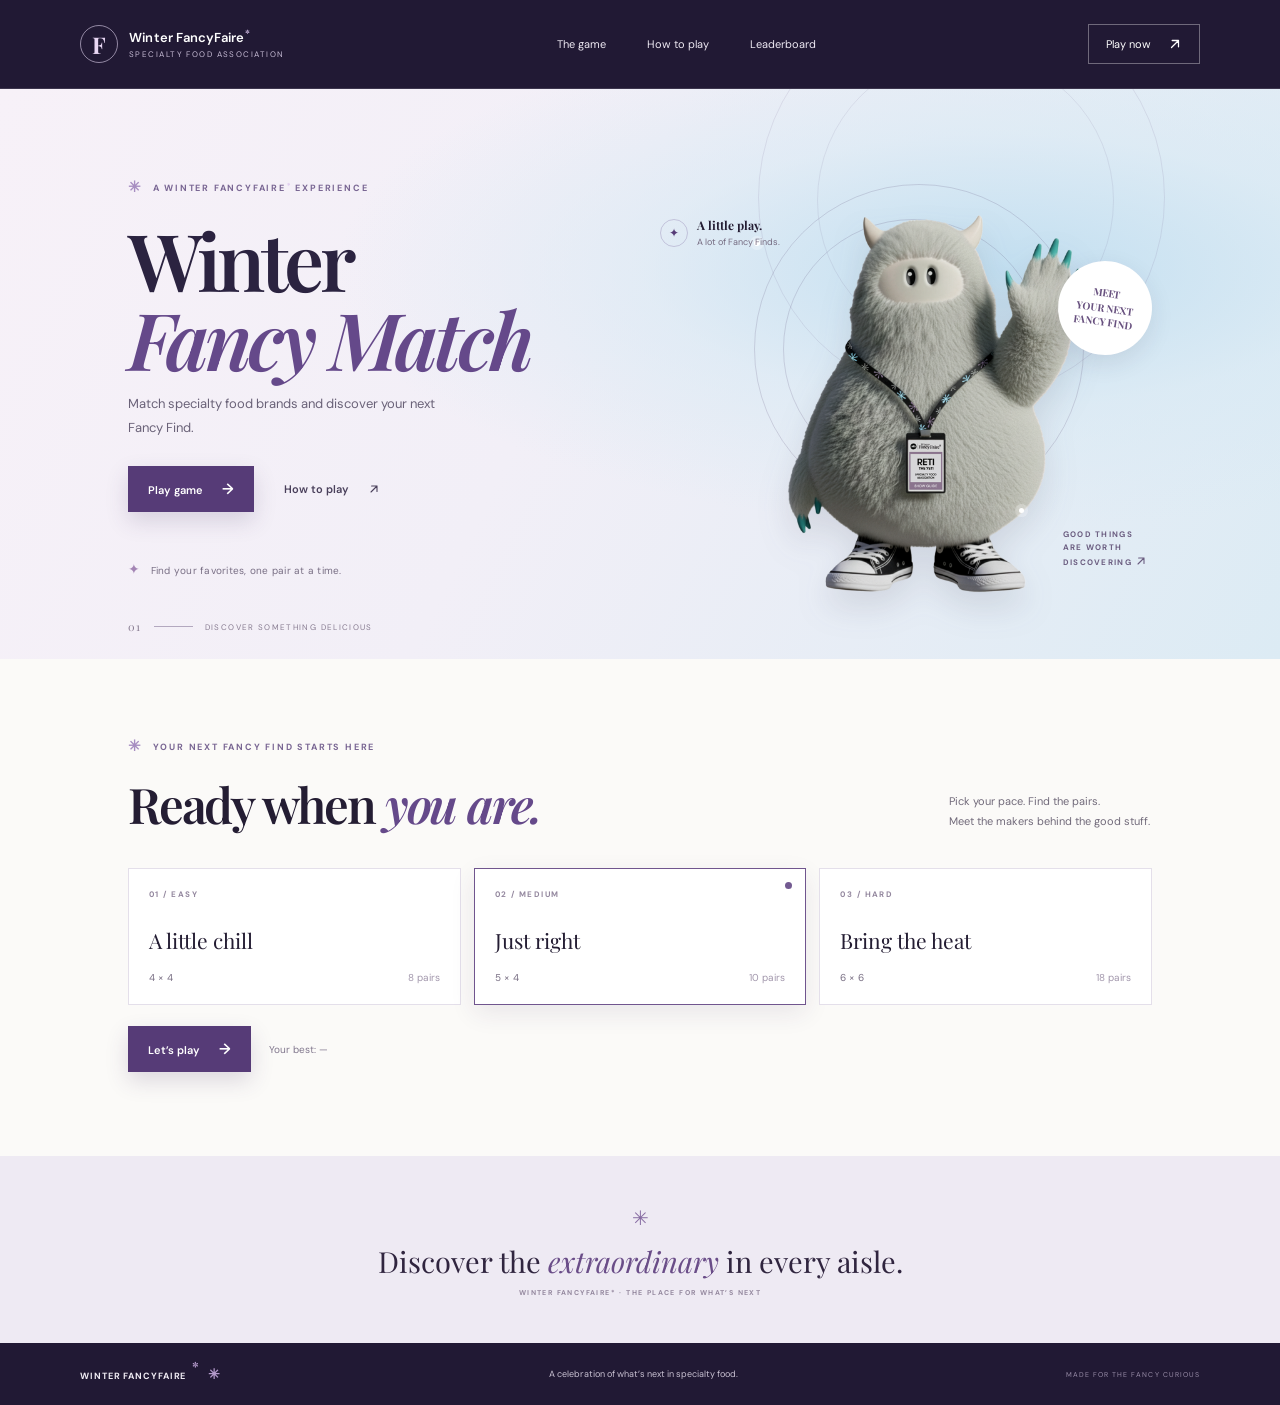
==== index.html @ 0158e46c "Improve mobile layout and brand wordmark Co-authored-by: Copilot App <223556219+Copilot@users.norepl" ====
<!doctype html>
<html lang="en">
<head>
  <meta charset="utf-8">
  <meta name="viewport" content="width=device-width, initial-scale=1">
  <meta name="theme-color" content="#201938">
  <meta name="description" content="Play Winter Fancy Match, a winter memory game celebrating specialty food brands and Fancy Finds.">
  <title>Winter Fancy Match | Winter FancyFaire*</title>
  <link rel="preconnect" href="https://fonts.googleapis.com">
  <link rel="preconnect" href="https://fonts.gstatic.com" crossorigin>
  <link href="https://fonts.googleapis.com/css2?family=DM+Sans:wght@400;500;600;700&family=Playfair+Display:wght@600;700;800&display=swap" rel="stylesheet">
  <link rel="stylesheet" href="css/styles.css">
  <script defer src="data/exhibitors.js"></script>
  <script defer src="js/analytics.js"></script>
  <script defer src="js/game.js"></script>
  <script defer src="js/app.js"></script>
</head>
<body>
  <div class="site-shell">
    <header class="site-header">
      <a class="brand-lockup" href="#home" aria-label="Winter FancyFaire* home">
        <span class="brand-mark" aria-hidden="true">F</span>
        <span class="brand-copy"><strong>Winter FancyFaire<span class="brand-asterisk">*</span></strong><small>SPECIALTY FOOD ASSOCIATION</small></span>
      </a>
      <nav class="top-nav" aria-label="Main navigation">
        <a href="#home">The game</a>
        <button class="nav-link" type="button" data-open-dialog="how-dialog">How to play</button>
        <button class="nav-link nav-leaderboard" type="button" data-open-dialog="leaderboard-dialog">Leaderboard</button>
      </nav>
      <a class="header-cta" href="#play" id="header-play">Play now <svg class="arrow-icon arrow-diagonal" aria-hidden="true" viewBox="0 0 20 20"><path d="M5 15 15 5M6 5h9v9"></path></svg></a>
    </header>

    <main id="home">
      <section class="hero" id="home-screen" aria-labelledby="hero-title">
        <div class="hero-copy">
          <div class="eyebrow"><span class="eyebrow-star" aria-hidden="true">✳</span> A WINTER FANCYFAIRE<span class="brand-asterisk">*</span> EXPERIENCE</div>
          <h1 id="hero-title">Winter<br><em>Fancy Match</em></h1>
          <p class="hero-subtitle">Match specialty food brands and discover your next Fancy Find.</p>
          <div class="hero-actions">
            <button class="button button-primary" id="play-button" type="button">Play game <span aria-hidden="true">→</span></button>
            <button class="button button-quiet" type="button" data-open-dialog="how-dialog">How to play <svg class="arrow-icon arrow-diagonal" aria-hidden="true" viewBox="0 0 20 20"><path d="M5 15 15 5M6 5h9v9"></path></svg></button>
          </div>
          <div class="hero-footnote"><span class="sparkle" aria-hidden="true">✦</span> Find your favorites, one pair at a time.</div>
        </div>
        <div class="hero-art" aria-label="Reti Yeti is ready to play">
          <div class="art-orbit orbit-one"></div>
          <div class="art-orbit orbit-two"></div>
          <div class="snow-dot snow-dot-one"></div><div class="snow-dot snow-dot-two"></div><div class="snow-dot snow-dot-three"></div>
          <div class="art-caption"><span class="caption-icon" aria-hidden="true">✦</span><span><strong>A little play.</strong><small>A lot of Fancy Finds.</small></span></div>
          <img class="yeti-art" src="assets/brand/reti-yeti-waving.png" alt="Reti Yeti waving hello">
          <div class="art-sticker">MEET<br>YOUR NEXT<br>FANCY FIND</div>
          <div class="art-bottom-note">GOOD THINGS<br>ARE WORTH<br>DISCOVERING <svg class="arrow-icon arrow-diagonal" aria-hidden="true" viewBox="0 0 20 20"><path d="M5 15 15 5M6 5h9v9"></path></svg></div>
        </div>
        <div class="hero-rule"><span>01</span><span class="rule-line"></span><span>DISCOVER SOMETHING DELICIOUS</span></div>
      </section>

      <section class="game-section" id="play" aria-labelledby="play-title">
        <div class="section-heading">
          <div><div class="eyebrow"><span class="eyebrow-star" aria-hidden="true">✳</span> YOUR NEXT FANCY FIND STARTS HERE</div><h2 id="play-title">Ready when <em>you are.</em></h2></div>
          <p>Pick your pace. Find the pairs.<br>Meet the makers behind the good stuff.</p>
        </div>
        <div class="mode-picker" role="group" aria-label="Choose a difficulty">
          <button class="mode-card" type="button" data-mode="easy" aria-pressed="false">
            <span class="mode-number">01 / EASY</span><span class="mode-name">A little chill</span><span class="mode-detail">4 × 4 <span>8 pairs</span></span>
          </button>
          <button class="mode-card is-selected" type="button" data-mode="medium" aria-pressed="true">
            <span class="mode-number">02 / MEDIUM</span><span class="mode-name">Just right</span><span class="mode-detail">5 × 4 <span>10 pairs</span></span>
          </button>
          <button class="mode-card" type="button" data-mode="hard" aria-pressed="false">
            <span class="mode-number">03 / HARD</span><span class="mode-name">Bring the heat</span><span class="mode-detail">6 × 6 <span>18 pairs</span></span>
          </button>
        </div>
        <div class="section-action-row">
          <button class="button button-primary" id="play-button-secondary" type="button">Let’s play <span aria-hidden="true">→</span></button>
          <span class="best-score-note" id="home-best-score">Your best: —</span>
        </div>
      </section>

      <section class="game-screen" id="game-screen" hidden aria-labelledby="game-title">
        <div class="game-topline"><button class="back-link" id="back-home" type="button"><span aria-hidden="true">←</span> Back to FancyFaire</button><button class="sound-toggle" id="sound-toggle" type="button" aria-pressed="false"><span aria-hidden="true">♫</span> Sound off</button></div>
        <div class="game-heading"><div><div class="eyebrow"><span class="eyebrow-star" aria-hidden="true">✳</span> <span id="game-mode-label">MEDIUM MODE</span></div><h2 id="game-title">Find the <em>Fancy Finds.</em></h2></div><p>Find every matching pair to meet<br>the makers behind the brands.</p></div>
        <div class="game-stats" aria-label="Game stats">
          <div class="stat-item"><span class="stat-label">TIME</span><strong id="timer">00:00</strong></div>
          <div class="stat-item"><span class="stat-label">MOVES</span><strong id="moves">00</strong></div>
          <div class="stat-item"><span class="stat-label">PAIRS FOUND</span><strong id="pairs-found">00 <span>/ 10</span></strong></div>
          <div class="stat-item stat-best"><span class="stat-label">YOUR BEST</span><strong id="game-best-score">—</strong></div>
          <button class="text-button" id="restart-game" type="button">Start over <span aria-hidden="true">↻</span></button>
        </div>
        <div class="game-layout">
          <div class="board-wrap"><div class="game-board" id="game-board" aria-label="Memory matching board"></div><div class="board-hint"><span aria-hidden="true">✦</span> Find all the pairs. Meet your new favorites.</div></div>
          <aside class="finds-panel" aria-labelledby="finds-title"><div class="finds-header"><div><div class="eyebrow">THE GOOD STUFF</div><h3 id="finds-title">Fancy Finds <span id="finds-count">0</span></h3></div><span class="finds-sparkle" aria-hidden="true">✳</span></div><p class="finds-empty" id="finds-empty">Matched brands will show up here. There’s a whole world of delicious to discover.</p><div class="finds-list" id="finds-list" aria-live="polite"></div></aside>
        </div>
      </section>

      <section class="closing-note" aria-label="About Winter FancyFaire*"><span class="closing-star" aria-hidden="true">✳</span><p>Discover the <em>extraordinary</em> in every aisle.</p><span class="closing-caption">WINTER FANCYFAIRE* · THE PLACE FOR WHAT’S NEXT</span></section>
    </main>

    <footer class="site-footer"><a class="footer-brand" href="#home">WINTER FANCYFAIRE<span class="brand-asterisk">*</span> <span aria-hidden="true">✳</span></a><span>A celebration of what’s next in specialty food.</span><span class="footer-year">MADE FOR THE FANCY CURIOUS</span></footer>
  </div>

  <dialog class="info-dialog" id="how-dialog" aria-labelledby="how-title">
    <button class="dialog-close" type="button" aria-label="Close" data-close-dialog>×</button><div class="eyebrow">A QUICK LITTLE HOW-TO</div><h2 id="how-title">Ready, set, <em>match.</em></h2>
    <ol class="how-steps"><li><span>01</span><div><strong>Pick a pair</strong><p>Tap any two cards to flip them over and reveal a brand.</p></div></li><li><span>02</span><div><strong>Make a match</strong><p>Remember what you’ve seen. Matching brands stay face up.</p></div></li><li><span>03</span><div><strong>Meet a Fancy Find</strong><p>Every match introduces a maker worth knowing. Find them all to finish.</p></div></li></ol>
    <button class="button button-primary dialog-play" type="button" data-close-dialog>Sounds good <span aria-hidden="true">→</span></button>
  </dialog>
  <dialog class="info-dialog leaderboard-dialog" id="leaderboard-dialog" aria-labelledby="leaderboard-title">
    <button class="dialog-close" type="button" aria-label="Close" data-close-dialog>×</button><div class="eyebrow">YOUR PERSONAL HALL OF FAME</div><h2 id="leaderboard-title">Best <em>finds.</em></h2><p class="dialog-intro">Your best scores, saved on this device.</p><div class="leaderboard-list" id="leaderboard-list"></div><button class="button button-primary dialog-play" type="button" data-close-dialog>Keep playing <span aria-hidden="true">→</span></button>
  </dialog>
  <dialog class="info-dialog complete-dialog" id="complete-dialog" aria-labelledby="complete-title">
    <button class="dialog-close" type="button" aria-label="Close" data-close-dialog>×</button><div class="complete-sparkles" aria-hidden="true">✦ ✳ ✦</div><div class="eyebrow">A FANCY FINE FINISH</div><h2 id="complete-title">You found them <em>all.</em></h2><p class="dialog-intro">A perfect little winter adventure. Here’s how you did:</p><div class="completion-score" id="completion-score"></div><button class="button button-primary dialog-play" id="play-again" type="button">Play again <span aria-hidden="true">→</span></button><button class="button button-quiet completion-home" id="completion-home" type="button">Back to FancyFaire</button>
  </dialog>
</body>
</html>
---- css/styles.css ----
:root {
  color-scheme: light;
  --ink: #241d33;
  --ink-soft: #625b70;
  --purple: #563b77;
  --purple-deep: #211934;
  --lavender: #e9e3f2;
  --blue: #c9e9f6;
  --blue-pale: #e9f6fa;
  --paper: #fbfaf8;
  --white: #fff;
  --line: #e7e1eb;
  --gold: #c8a76c;
  --serif: "Playfair Display", Georgia, serif;
  --sans: "DM Sans", Arial, sans-serif;
  --shadow: 0 22px 60px rgba(40, 29, 58, .11);
}

* { box-sizing: border-box; }
html { scroll-behavior: smooth; }
body {
  min-width: 320px;
  margin: 0;
  background: var(--paper);
  color: var(--ink);
  font-family: var(--sans);
  -webkit-font-smoothing: antialiased;
}
button, a { font: inherit; }
button { color: inherit; }
button:focus-visible, a:focus-visible { outline: 3px solid #99cfe6; outline-offset: 3px; }
[hidden] { display: none !important; }
.site-shell { max-width: 1600px; margin: 0 auto; overflow: hidden; background: var(--paper); }
.site-header {
  position: relative; z-index: 2; display: flex; align-items: center; justify-content: space-between;
  min-height: 89px; padding: 0 clamp(24px, 6.25vw, 100px); border-bottom: 1px solid rgba(255,255,255,.12);
  background: var(--purple-deep); color: var(--white);
}
.brand-lockup { display: inline-flex; align-items: center; gap: 11px; color: inherit; text-decoration: none; }
.brand-mark {
  display: grid; width: 38px; height: 38px; place-items: center; border: 1px solid rgba(235,223,250,.56);
  border-radius: 50%; color: #e9d7f4; font-family: var(--serif); font-size: 23px; font-weight: 700;
}
.brand-copy { display: grid; gap: 3px; }
.brand-copy strong { font-size: 13px; font-weight: 600; letter-spacing: .015em; }
.brand-asterisk { display: inline-block; margin-left: 1px; color: #d9c2ec; font-family: var(--serif); font-size: .78em; line-height: 0; vertical-align: .5em; }
.brand-copy small { color: #c6bbd4; font-size: 8px; letter-spacing: .18em; }
.top-nav { display: flex; align-items: center; gap: clamp(20px, 3.2vw, 51px); }
.top-nav a, .nav-link {
  padding: 8px 0; border: 0; background: none; color: #eee9f3; cursor: pointer; font-size: 11px; text-decoration: none;
  transition: color .2s ease;
}
.top-nav a:hover, .nav-link:hover { color: #cdeafa; }
.header-cta {
  display: inline-flex; align-items: center; gap: 17px; padding: 12px 17px; border: 1px solid rgba(255,255,255,.35);
  color: white; font-size: 11px; text-decoration: none; transition: background .2s ease;
}
.header-cta:hover { background: rgba(255,255,255,.1); }
.arrow-icon { display: inline-block; width: 12px; height: 12px; fill: none; stroke: currentColor; stroke-linecap: round; stroke-linejoin: round; stroke-width: 1.8; vertical-align: -2px; }
.header-cta .arrow-icon { width: 14px; height: 14px; }

.hero {
  position: relative; display: grid; grid-template-columns: 1.04fr .96fr; min-height: 570px; padding: 77px clamp(32px, 10vw, 160px) 59px;
  overflow: hidden; background:
    radial-gradient(ellipse at 78% 32%, rgba(192,222,240,.95) 0, rgba(214,233,244,.55) 25%, transparent 47%),
    linear-gradient(116deg, #f7f1f8 0%, #f2eff7 44%, #dcebf4 100%);
}
.hero::before { position: absolute; top: -95px; right: 9%; width: 405px; height: 405px; border: 1px solid rgba(91,70,122,.11); border-radius: 50%; content: ""; }
.hero::after { position: absolute; top: -37px; right: 13%; width: 295px; height: 295px; border: 1px solid rgba(91,70,122,.1); border-radius: 50%; content: ""; }
.hero-copy { position: relative; z-index: 1; align-self: center; padding-bottom: 11px; }
.eyebrow { color: #796693; font-size: 9px; font-weight: 700; letter-spacing: .2em; }
.eyebrow-star { margin-right: 6px; color: #a78ec1; font-size: 15px; vertical-align: -1px; }
.hero h1 { margin: 23px 0 15px; color: #2b2340; font-family: var(--serif); font-size: clamp(52px, 6.2vw, 91px); font-weight: 600; letter-spacing: -.052em; line-height: .99; }
h1 em, h2 em { color: #65498a; font-weight: 600; }
.hero-subtitle { max-width: 340px; margin: 0; color: #6a6278; font-size: 13px; line-height: 1.8; }
.hero-actions { display: flex; align-items: center; gap: 22px; margin-top: 27px; }
.button {
  min-height: 46px; padding: 0 19px; border: 1px solid transparent; cursor: pointer; font-size: 11px; font-weight: 600;
  transition: transform .2s ease, background .2s ease, box-shadow .2s ease;
}
.button:hover { transform: translateY(-2px); }
.button > span { margin-left: 16px; font-size: 15px; }
.button > .arrow-icon { margin-left: 16px; }
.button-primary { background: var(--purple); box-shadow: 0 9px 22px rgba(73,53,102,.17); color: #fff; }
.button-primary:hover { background: #453062; box-shadow: 0 12px 24px rgba(73,53,102,.24); }
.button-quiet { padding-right: 7px; padding-left: 7px; background: transparent; color: #4a405b; }
.button-quiet:hover { color: var(--purple); }
.hero-footnote { margin-top: 48px; color: #786e84; font-size: 10px; letter-spacing: .025em; }
.sparkle { margin-right: 7px; color: #a384b4; font-size: 14px; }
.hero-art { position: relative; min-height: 420px; }
.yeti-art { position: absolute; z-index: 1; right: 8%; bottom: -23px; width: min(76%, 365px); max-height: 440px; object-fit: contain; object-position: bottom; filter: drop-shadow(0 16px 16px rgba(61,61,87,.13)); }
.art-orbit { position: absolute; border: 1px solid rgba(93,75,119,.19); border-radius: 50%; }
.orbit-one { top: 18px; left: 19%; width: 330px; height: 330px; }
.orbit-two { top: 53px; left: 25%; width: 260px; height: 260px; }
.snow-dot { position: absolute; z-index: 2; width: 6px; height: 6px; border-radius: 50%; background: #fff; box-shadow: 0 0 0 4px rgba(255,255,255,.27); }
.snow-dot-one { top: 17%; left: 19%; }.snow-dot-two { top: 31%; right: 10%; width: 4px; height: 4px; }.snow-dot-three { right: 26%; bottom: 20%; width: 5px; height: 5px; }
.art-caption { position: absolute; z-index: 3; top: 51px; left: 0; display: flex; align-items: center; gap: 9px; }
.caption-icon { display: grid; width: 28px; height: 28px; place-items: center; border: 1px solid rgba(101,73,138,.25); border-radius: 50%; color: var(--purple); font-size: 12px; }
.art-caption strong, .art-caption small { display: block; }
.art-caption strong { font-family: var(--serif); font-size: 12px; }
.art-caption small { margin-top: 3px; color: #756b80; font-size: 9px; }
.art-sticker { position: absolute; z-index: 3; top: 22%; right: 0; display: grid; width: 94px; height: 94px; place-content: center; transform: rotate(8deg); border-radius: 50%; background: #fff; box-shadow: 0 8px 25px rgba(51,43,70,.1); color: #68517f; font-family: var(--serif); font-size: 10px; font-weight: 700; line-height: 1.45; text-align: center; }
.art-bottom-note { position: absolute; z-index: 3; right: 1%; bottom: 7%; color: #6b5d80; font-size: 8px; font-weight: 700; letter-spacing: .16em; line-height: 1.7; }
.art-bottom-note span { padding-left: 8px; font-size: 14px; }
.hero-rule { position: absolute; right: clamp(32px, 10vw, 160px); bottom: 25px; left: clamp(32px, 10vw, 160px); display: flex; align-items: center; gap: 12px; color: #887c91; font-size: 8px; letter-spacing: .17em; }
.hero-rule > span:first-child { font-family: var(--serif); font-size: 11px; }
.rule-line { width: 39px; height: 1px; background: #b3a8bf; }

.game-section { padding: 77px clamp(32px, 10vw, 160px) 84px; background: var(--paper); }
.section-heading, .game-heading { display: flex; align-items: end; justify-content: space-between; gap: 24px; }
.section-heading h2, .game-heading h2 { margin: 15px 0 0; font-family: var(--serif); font-size: clamp(32px, 4vw, 49px); font-weight: 600; letter-spacing: -.045em; }
.section-heading > p, .game-heading > p { margin: 0 2px 4px 0; color: #716a7a; font-size: 11px; line-height: 1.8; }
.mode-picker { display: grid; grid-template-columns: repeat(3, 1fr); gap: 13px; margin-top: 32px; }
.mode-card { position: relative; display: grid; min-height: 137px; padding: 20px; border: 1px solid #e4dfea; background: #fff; cursor: pointer; text-align: left; transition: border-color .2s ease, transform .2s ease, box-shadow .2s ease; }
.mode-card:hover { transform: translateY(-3px); border-color: #b2a1c4; }
.mode-card.is-selected { border-color: #70558e; box-shadow: 0 8px 24px rgba(53,38,76,.09); }
.mode-card.is-selected::after { position: absolute; top: 13px; right: 13px; width: 7px; height: 7px; border-radius: 50%; background: #735a91; content: ""; }
.mode-number { color: #93879e; font-size: 8px; font-weight: 700; letter-spacing: .18em; }
.mode-name { align-self: center; padding-top: 10px; font-family: var(--serif); font-size: 21px; }
.mode-detail { display: flex; justify-content: space-between; align-self: end; color: #776d82; font-size: 10px; }
.mode-detail span { color: #a297ac; }
.section-action-row { display: flex; align-items: center; gap: 18px; margin-top: 21px; }
.best-score-note { color: #81778d; font-size: 10px; }

.game-screen { min-height: 700px; padding: 34px clamp(24px, 7vw, 112px) 82px; background: linear-gradient(180deg, #f2eff7 0, #fbfaf8 330px); }
.game-topline { display: flex; align-items: center; justify-content: space-between; }
.back-link, .sound-toggle { border: 0; background: transparent; color: #665c73; cursor: pointer; font-size: 10px; }
.back-link span { margin-right: 8px; color: #705589; font-size: 16px; vertical-align: -1px; }
.sound-toggle { display: inline-flex; align-items: center; gap: 8px; padding: 9px 12px; border: 1px solid #dfd8e7; border-radius: 20px; }
.sound-toggle[aria-pressed="true"] { border-color: #8b73a4; background: #ece5f3; color: #594175; }
.sound-toggle span { font-size: 14px; }
.game-heading { margin: 38px 0 20px; }
.game-heading .eyebrow { margin-bottom: 10px; }
.game-heading h2 { margin-top: 0; font-size: clamp(34px, 4vw, 45px); }
.game-heading > p { text-align: right; }
.game-stats { display: flex; align-items: center; gap: 0; min-height: 71px; margin-bottom: 22px; padding: 0 20px; border: 1px solid #e8e2ec; background: rgba(255,255,255,.75); }
.stat-item { display: grid; min-width: 105px; gap: 6px; padding: 0 18px; border-right: 1px solid #eee9f0; }
.stat-item:first-child { padding-left: 0; }
.stat-label { color: #92899c; font-size: 8px; font-weight: 700; letter-spacing: .15em; }
.stat-item strong { color: #302740; font-size: 15px; font-weight: 600; }
.stat-item strong span { color: #a39aae; font-size: 10px; }
.stat-best { flex: 1; border: 0; }
.stat-best strong { font-size: 11px; }
.text-button { padding: 8px 0 8px 10px; border: 0; background: transparent; color: #695480; cursor: pointer; font-size: 10px; white-space: nowrap; }
.text-button span { margin-left: 7px; font-size: 15px; }
.game-layout { display: grid; grid-template-columns: minmax(0, 1fr) minmax(230px, 280px); align-items: start; gap: 23px; }
.board-wrap { min-width: 0; }
.game-board { display: grid; grid-template-columns: repeat(var(--board-columns, 5), minmax(0, 1fr)); gap: clamp(6px, 1.15vw, 13px); perspective: 1000px; }
.memory-card { position: relative; width: 100%; aspect-ratio: 1.18 / 1; padding: 0; border: 0; border-radius: 4px; background: transparent; cursor: pointer; perspective: 800px; }
.card-inner { position: absolute; inset: 0; transform-style: preserve-3d; transition: transform .47s cubic-bezier(.2,.8,.22,1); }
.memory-card.is-flipped .card-inner, .memory-card.is-matched .card-inner { transform: rotateY(180deg); }
.card-face { position: absolute; inset: 0; display: grid; place-items: center; overflow: hidden; border: 1px solid #e1dce7; border-radius: 4px; backface-visibility: hidden; }
.card-front { transform: rotateY(180deg); background: white; }
.card-front img { width: 89%; height: 83%; object-fit: contain; }
.card-back { background: linear-gradient(142deg, #44335e, #5d4776); color: #e3d9ed; }
.card-back::before, .card-back::after { position: absolute; width: 68%; height: 68%; border: 1px solid rgba(241,235,247,.16); border-radius: 50%; content: ""; }
.card-back::after { width: 47%; height: 47%; }
.card-back-mark { position: relative; z-index: 1; font-family: var(--serif); font-size: clamp(20px, 3vw, 36px); font-weight: 700; }
.card-back-snow { position: absolute; z-index: 1; right: 12%; bottom: 10%; color: #c7b7dc; font-size: 9px; }
.memory-card.is-matched .card-face { border-color: #9bbcae; box-shadow: 0 0 0 2px rgba(123,170,148,.27); }
.memory-card.is-matched { animation: match-pop .42s ease; }
.memory-card.is-mismatch .card-inner { transform: rotateY(180deg) translateY(-2px); animation: mismatch .18s ease-in-out 3; }
@keyframes match-pop { 50% { transform: scale(1.05); } }
@keyframes mismatch { 50% { margin-left: 3px; } }
.board-hint { margin-top: 12px; color: #847a8e; font-size: 9px; }
.board-hint span { margin-right: 7px; color: #9b7cb5; }
.finds-panel { min-height: 245px; padding: 19px; border: 1px solid #e8e2ec; background: #fff; }
.finds-header { display: flex; align-items: center; justify-content: space-between; }
.finds-header .eyebrow { font-size: 8px; }
.finds-header h3 { margin: 7px 0 0; font-family: var(--serif); font-size: 20px; font-weight: 600; }
.finds-header h3 span { display: inline-grid; width: 19px; height: 19px; place-items: center; border-radius: 50%; background: #eee8f4; color: #664b84; font-family: var(--sans); font-size: 9px; vertical-align: 2px; }
.finds-sparkle { color: #b7a1cc; font-size: 20px; }
.finds-empty { margin: 16px 0 0; color: #8b8392; font-size: 10px; line-height: 1.8; }
.finds-list { display: grid; gap: 12px; margin-top: 15px; }
.find-card { padding-top: 13px; border-top: 1px solid #eeeaf0; animation: find-in .35s ease; }
@keyframes find-in { from { opacity: 0; transform: translateY(5px); } to { opacity: 1; transform: translateY(0); } }
.find-logo { display: block; width: 100%; height: 84px; padding: 5px; border: 1px solid #f0edf2; object-fit: contain; }
.find-details h4 { margin: 9px 0 4px; font-family: var(--serif); font-size: 15px; font-weight: 600; }
.find-details p { margin: 0; color: #887f90; font-size: 8px; line-height: 1.6; }
.sponsor-pill { display: inline-block; margin-top: 7px; color: #887198; font-size: 7px; font-weight: 700; letter-spacing: .12em; }
.find-link { display: block; margin-top: 10px; padding: 0; border: 0; background: transparent; color: #5f477d; cursor: pointer; font-size: 9px; font-weight: 700; }
.find-link:hover { text-decoration: underline; }

.closing-note { display: grid; justify-items: center; padding: 49px 24px 46px; background: #eeeaf3; text-align: center; }
.closing-star { color: #876ca2; font-size: 20px; }
.closing-note p { margin: 11px 0 8px; color: #30253f; font-family: var(--serif); font-size: clamp(20px, 3vw, 29px); }
.closing-note p em { color: #6a4d88; }
.closing-caption { color: #94889e; font-size: 7px; font-weight: 700; letter-spacing: .2em; }
.site-footer { display: flex; justify-content: space-between; align-items: center; gap: 16px; padding: 22px clamp(24px, 6.25vw, 100px); background: var(--purple-deep); color: #c9c1d2; font-size: 9px; }
.footer-brand { color: #f0ecf4; font-size: 9px; font-weight: 700; letter-spacing: .1em; text-decoration: none; }
.footer-brand span { padding-left: 5px; color: #b49acb; font-size: 14px; }
.footer-year { color: #998da8; font-size: 7px; letter-spacing: .15em; }

.info-dialog { position: fixed; width: min(92vw, 455px); max-width: 455px; max-height: 86vh; padding: 36px; overflow: auto; border: 1px solid #e6e0eb; background: #fbfaf8; box-shadow: var(--shadow); color: var(--ink); }
.info-dialog::backdrop { background: rgba(32,25,45,.64); backdrop-filter: blur(3px); }
.dialog-close { position: absolute; top: 13px; right: 15px; display: grid; width: 30px; height: 30px; place-items: center; border: 1px solid #e7e1eb; border-radius: 50%; background: #fff; cursor: pointer; font-size: 18px; }
.info-dialog h2 { margin: 12px 0 0; font-family: var(--serif); font-size: 38px; font-weight: 600; letter-spacing: -.04em; }
.how-steps { display: grid; gap: 18px; margin: 25px 0; padding: 0; list-style: none; }
.how-steps li { display: grid; grid-template-columns: 31px 1fr; gap: 10px; }
.how-steps li > span { color: #9d8aac; font-family: var(--serif); font-size: 13px; }
.how-steps strong { font-family: var(--serif); font-size: 16px; font-weight: 600; }
.how-steps p, .dialog-intro { margin: 5px 0 0; color: #777081; font-size: 10px; line-height: 1.7; }
.dialog-play { margin-top: 4px; }
.leaderboard-dialog .dialog-intro { margin-top: 9px; }
.leaderboard-list { display: grid; margin: 22px 0 19px; border-top: 1px solid #e8e2ec; }
.leaderboard-row { display: flex; justify-content: space-between; padding: 13px 2px; border-bottom: 1px solid #e8e2ec; font-size: 11px; }
.leaderboard-row strong { color: #5d4775; font-size: 10px; }
.complete-dialog { text-align: center; }
.complete-sparkles { margin-bottom: 11px; color: #9879ae; font-size: 20px; letter-spacing: .2em; }
.complete-dialog h2 { font-size: 34px; }
.completion-score { display: grid; grid-template-columns: repeat(3, 1fr); margin: 23px 0; padding: 18px 0; border-top: 1px solid #e8e2ec; border-bottom: 1px solid #e8e2ec; }
.completion-stat { display: grid; gap: 7px; padding: 0 5px; }
.completion-stat + .completion-stat { border-left: 1px solid #e8e2ec; }
.completion-stat span { color: #91869a; font-size: 7px; font-weight: 700; letter-spacing: .14em; }
.completion-stat strong { color: #48365f; font-size: 12px; }
.completion-home { display: block; margin: 5px auto 0; }

@media (max-width: 850px) {
  .hero { min-height: 520px; padding-right: 6vw; padding-left: 6vw; }
  .hero h1 { font-size: clamp(51px, 8vw, 71px); }
  .yeti-art { right: 5%; width: 80%; }
  .game-section { padding-right: 6vw; padding-left: 6vw; }
  .game-layout { grid-template-columns: minmax(0, 1fr) 220px; gap: 14px; }
  .game-screen { padding-right: 4vw; padding-left: 4vw; }
  .finds-panel { padding: 15px; }
}
@media (max-width: 650px) {
  .site-header { min-height: 68px; padding: 0 19px; }
  .brand-mark { width: 33px; height: 33px; }
  .brand-copy strong { font-size: 11px; }
  .brand-copy small { font-size: 7px; }
  .top-nav { gap: 12px; }
  .top-nav a { display: none; }
  .nav-link { font-size: 9px; }
  .header-cta { gap: 7px; padding: 9px 10px; font-size: 9px; }
  .hero { grid-template-columns: 1fr; min-height: 670px; padding: 51px 25px 45px; }
  .hero-copy { align-self: start; }
  .hero h1 { margin-top: 17px; font-size: clamp(54px, 14vw, 73px); }
  .hero-subtitle { max-width: 310px; font-size: 12px; }
  .hero-footnote { margin-top: 25px; }
  .hero-art { position: relative; right: auto; bottom: auto; width: 100%; min-height: clamp(250px, 64vw, 295px); margin-top: 12px; }
  .yeti-art { right: 9%; bottom: -9px; width: min(80%, 310px); max-height: 100%; }
  .orbit-one { top: 8px; left: 3%; width: 220px; height: 220px; }
  .orbit-two { top: 32px; left: 10%; width: 170px; height: 170px; }
  .art-caption { top: 34px; left: -27%; }
  .art-sticker { top: 20%; right: 0; width: 73px; height: 73px; font-size: 8px; }
  .art-bottom-note { right: 1%; bottom: 3%; font-size: 6px; }
  .hero-rule { right: 25px; left: 25px; bottom: 17px; font-size: 7px; }
  .game-section { padding: 54px 22px 58px; }
  .section-heading { align-items: start; flex-direction: column; gap: 9px; }
  .section-heading h2 { margin-top: 11px; font-size: 37px; }
  .section-heading > p { font-size: 10px; }
  .mode-picker { gap: 7px; margin-top: 23px; }
  .mode-card { min-height: 115px; padding: 12px 10px; }
  .mode-number { font-size: 7px; letter-spacing: .12em; }
  .mode-name { font-size: 16px; }
  .mode-detail { gap: 2px; font-size: 8px; }
  .mode-detail span { font-size: 7px; }
  .mode-card.is-selected::after { top: 9px; right: 8px; }
  .game-screen { padding: 23px 16px 54px; }
  .game-heading { align-items: start; flex-direction: column; gap: 9px; margin: 27px 0 16px; }
  .game-heading h2 { font-size: 34px; }
  .game-heading > p { text-align: left; font-size: 9px; }
  .game-stats { min-height: 64px; padding: 0 9px; }
  .stat-item { min-width: 0; flex: 1; padding: 0 8px; }
  .stat-label { font-size: 6px; letter-spacing: .1em; }
  .stat-item strong { font-size: 13px; }
  .stat-best { display: none; }
  .text-button { padding-left: 6px; font-size: 8px; }
  .text-button span { margin-left: 2px; }
  .game-layout { grid-template-columns: 1fr; gap: 22px; }
  .game-board { gap: 6px; }
  .memory-card { aspect-ratio: 1.08 / 1; }
  .card-front img { width: 94%; height: 88%; }
  .card-back-snow { font-size: 7px; }
  .finds-panel { min-height: 0; padding: 16px; }
  .finds-list { grid-template-columns: repeat(2, minmax(0, 1fr)); gap: 12px; }
  .find-card { min-width: 0; }
  .find-logo { height: 68px; }
  .find-details h4 { font-size: 13px; }
  .find-details p { font-size: 7px; }
  .closing-note { padding: 37px 15px; }
  .site-footer { flex-wrap: wrap; padding: 17px 20px; }
  .site-footer > span:nth-child(2) { order: 3; width: 100%; }
  .footer-year { font-size: 6px; }
  .info-dialog { padding: 30px 24px; }
}
@media (max-width: 370px) {
  .brand-copy small { letter-spacing: .11em; }
  .top-nav { gap: 8px; }
  .nav-link { font-size: 8px; }
  .mode-name { font-size: 14px; }
  .mode-detail { flex-direction: column; }
  .hero-actions { gap: 11px; }
  .button { padding-right: 14px; padding-left: 14px; }
  .button > span, .button > .arrow-icon { margin-left: 8px; }
  .game-screen { padding-right: 11px; padding-left: 11px; }
}
@media (max-width: 650px) {
  .header-cta { display: none; }
}
@media (max-width: 420px) {
  .nav-leaderboard { display: none; }
}
@media (prefers-reduced-motion: reduce) {
  *, *::before, *::after { scroll-behavior: auto !important; animation-duration: .01ms !important; animation-iteration-count: 1 !important; transition-duration: .01ms !important; }
}
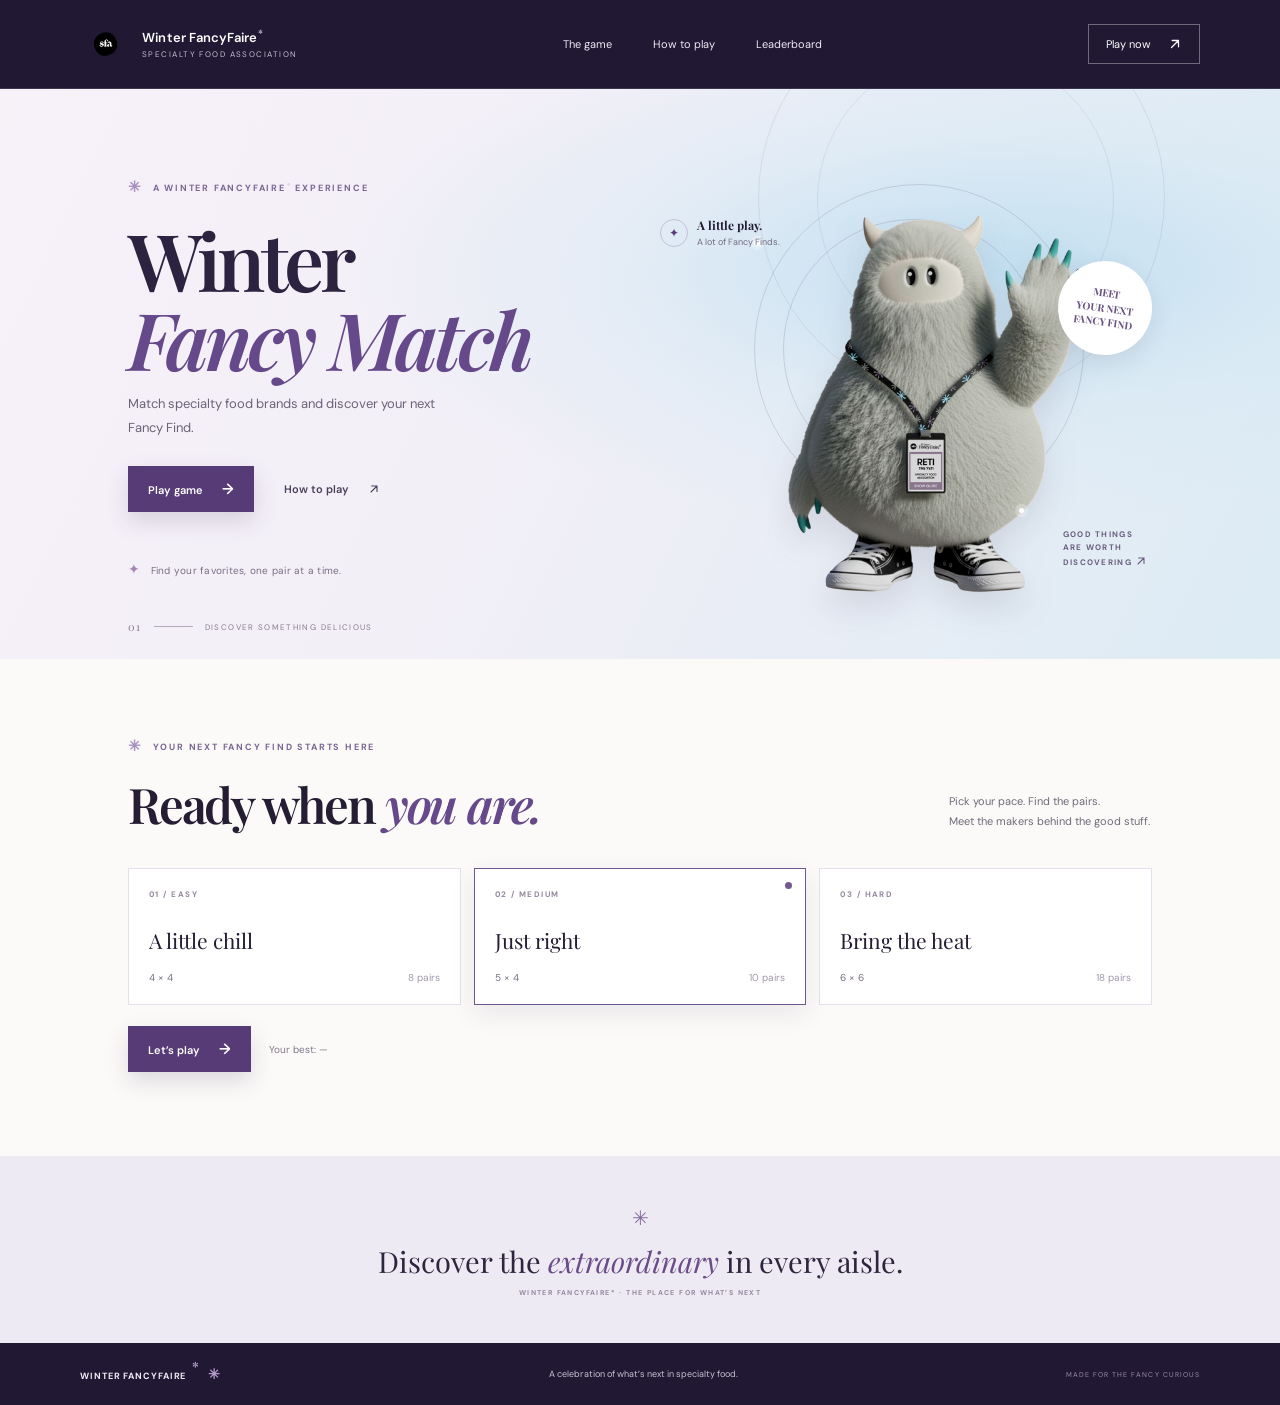
==== commit 11b61f7e: "Use official SFA logo across activation Co-authored-by: Copilot App <223556219+Copilot@users.noreply" ====
--- a/index.html
+++ b/index.html
@@ -18,8 +18,8 @@
 <body>
   <div class="site-shell">
     <header class="site-header">
-      <a class="brand-lockup" href="#home" aria-label="Winter FancyFaire* home">
-        <span class="brand-mark" aria-hidden="true">F</span>
+      <a class="brand-lockup" href="#home" aria-label="Winter FancyFaire*, presented by the Specialty Food Association">
+        <img class="sfa-logo" src="assets/brand/sfa-logo-white.png" alt="Specialty Food Association">
         <span class="brand-copy"><strong>Winter FancyFaire<span class="brand-asterisk">*</span></strong><small>SPECIALTY FOOD ASSOCIATION</small></span>
       </a>
       <nav class="top-nav" aria-label="Main navigation">
--- a/css/styles.css
+++ b/css/styles.css
@@ -37,10 +37,7 @@
   background: var(--purple-deep); color: var(--white);
 }
 .brand-lockup { display: inline-flex; align-items: center; gap: 11px; color: inherit; text-decoration: none; }
-.brand-mark {
-  display: grid; width: 38px; height: 38px; place-items: center; border: 1px solid rgba(235,223,250,.56);
-  border-radius: 50%; color: #e9d7f4; font-family: var(--serif); font-size: 23px; font-weight: 700;
-}
+.sfa-logo { display: block; flex: 0 0 auto; width: 51px; height: auto; object-fit: contain; }
 .brand-copy { display: grid; gap: 3px; }
 .brand-copy strong { font-size: 13px; font-weight: 600; letter-spacing: .015em; }
 .brand-asterisk { display: inline-block; margin-left: 1px; color: #d9c2ec; font-family: var(--serif); font-size: .78em; line-height: 0; vertical-align: .5em; }
@@ -155,7 +152,7 @@
 .card-back { background: linear-gradient(142deg, #44335e, #5d4776); color: #e3d9ed; }
 .card-back::before, .card-back::after { position: absolute; width: 68%; height: 68%; border: 1px solid rgba(241,235,247,.16); border-radius: 50%; content: ""; }
 .card-back::after { width: 47%; height: 47%; }
-.card-back-mark { position: relative; z-index: 1; font-family: var(--serif); font-size: clamp(20px, 3vw, 36px); font-weight: 700; }
+.card-back-logo { position: relative; z-index: 1; display: block; width: 72%; height: auto; object-fit: contain; }
 .card-back-snow { position: absolute; z-index: 1; right: 12%; bottom: 10%; color: #c7b7dc; font-size: 9px; }
 .memory-card.is-matched .card-face { border-color: #9bbcae; box-shadow: 0 0 0 2px rgba(123,170,148,.27); }
 .memory-card.is-matched { animation: match-pop .42s ease; }
@@ -226,7 +223,7 @@
 }
 @media (max-width: 650px) {
   .site-header { min-height: 68px; padding: 0 19px; }
-  .brand-mark { width: 33px; height: 33px; }
+  .sfa-logo { width: 44px; }
   .brand-copy strong { font-size: 11px; }
   .brand-copy small { font-size: 7px; }
   .top-nav { gap: 12px; }
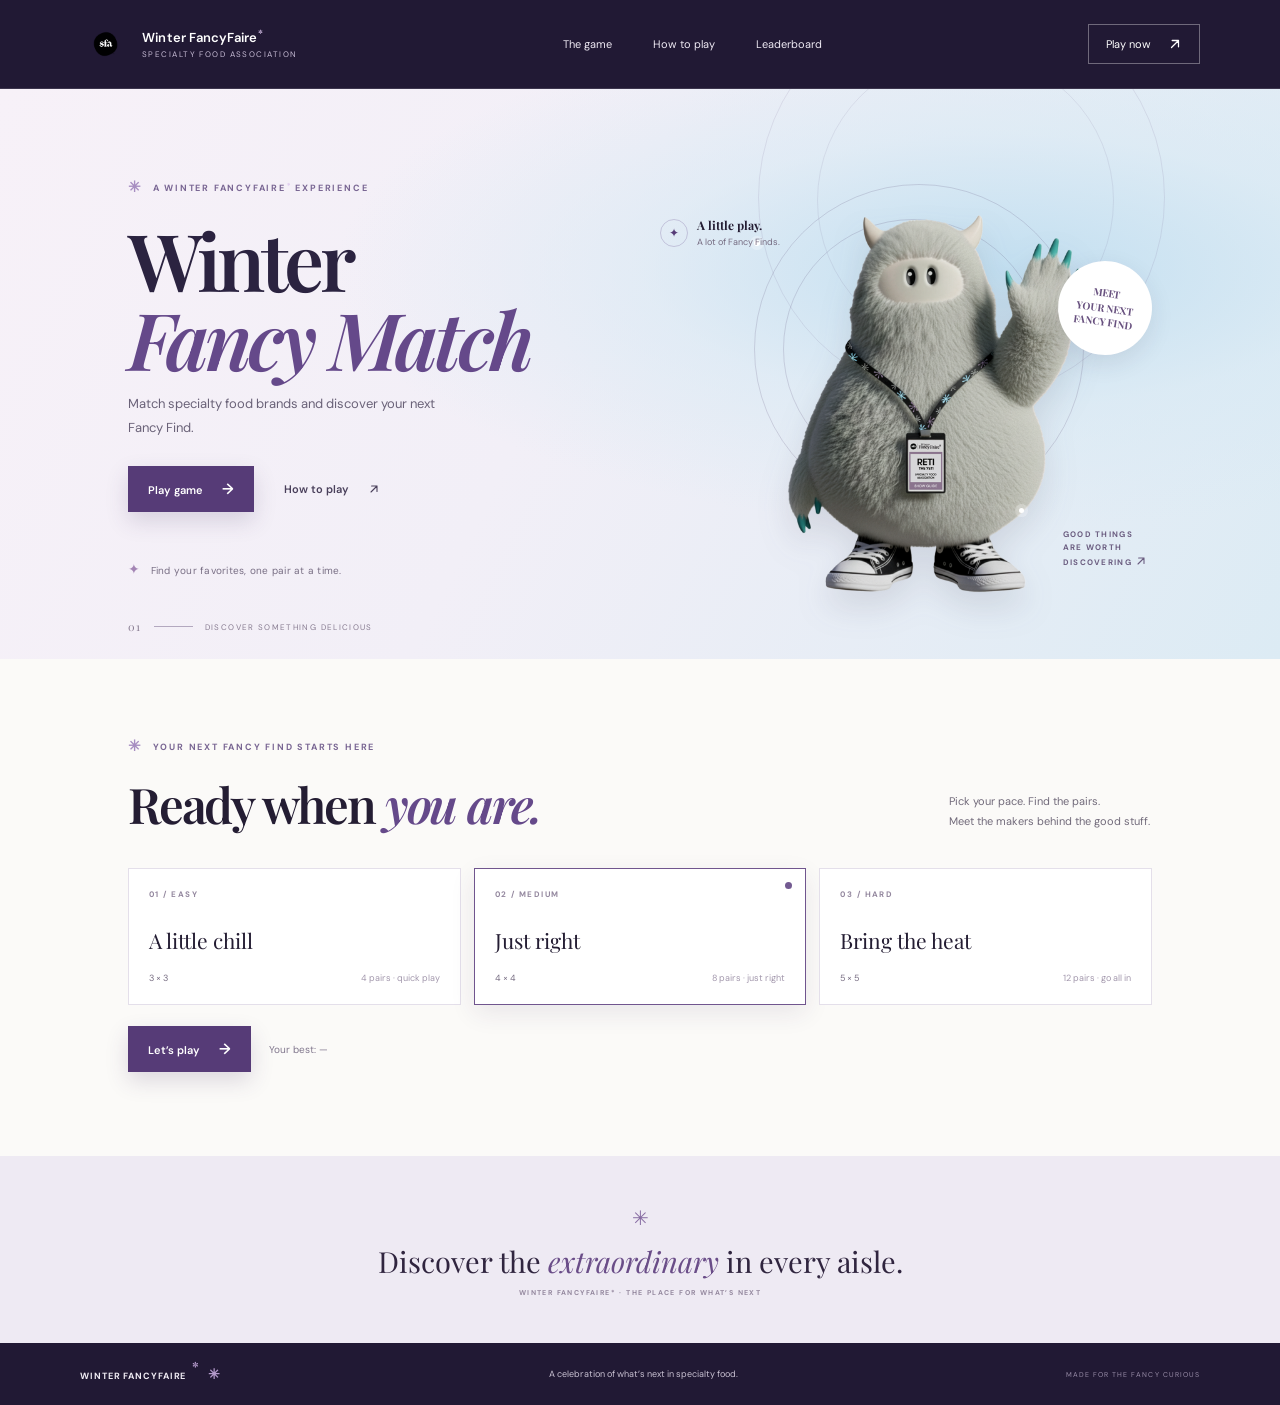
==== commit e743f32e: "Simplify product art and game grids Co-authored-by: Copilot App <223556219+Copilot@users.noreply.git" ====
--- a/index.html
+++ b/index.html
@@ -9,11 +9,11 @@
   <link rel="preconnect" href="https://fonts.googleapis.com">
   <link rel="preconnect" href="https://fonts.gstatic.com" crossorigin>
   <link href="https://fonts.googleapis.com/css2?family=DM+Sans:wght@400;500;600;700&family=Playfair+Display:wght@600;700;800&display=swap" rel="stylesheet">
-  <link rel="stylesheet" href="css/styles.css">
-  <script defer src="data/exhibitors.js"></script>
+  <link rel="stylesheet" href="css/styles.css?v=4">
+  <script defer src="data/exhibitors.js?v=4"></script>
   <script defer src="js/analytics.js"></script>
-  <script defer src="js/game.js"></script>
-  <script defer src="js/app.js"></script>
+  <script defer src="js/game.js?v=4"></script>
+  <script defer src="js/app.js?v=4"></script>
 </head>
 <body>
   <div class="site-shell">
@@ -61,13 +61,13 @@
         </div>
         <div class="mode-picker" role="group" aria-label="Choose a difficulty">
           <button class="mode-card" type="button" data-mode="easy" aria-pressed="false">
-            <span class="mode-number">01 / EASY</span><span class="mode-name">A little chill</span><span class="mode-detail">4 × 4 <span>8 pairs</span></span>
+            <span class="mode-number">01 / EASY</span><span class="mode-name">A little chill</span><span class="mode-detail">3 × 3 <span>4 pairs · quick play</span></span>
           </button>
           <button class="mode-card is-selected" type="button" data-mode="medium" aria-pressed="true">
-            <span class="mode-number">02 / MEDIUM</span><span class="mode-name">Just right</span><span class="mode-detail">5 × 4 <span>10 pairs</span></span>
+            <span class="mode-number">02 / MEDIUM</span><span class="mode-name">Just right</span><span class="mode-detail">4 × 4 <span>8 pairs · just right</span></span>
           </button>
           <button class="mode-card" type="button" data-mode="hard" aria-pressed="false">
-            <span class="mode-number">03 / HARD</span><span class="mode-name">Bring the heat</span><span class="mode-detail">6 × 6 <span>18 pairs</span></span>
+            <span class="mode-number">03 / HARD</span><span class="mode-name">Bring the heat</span><span class="mode-detail">5 × 5 <span>12 pairs · go all in</span></span>
           </button>
         </div>
         <div class="section-action-row">
@@ -82,7 +82,7 @@
         <div class="game-stats" aria-label="Game stats">
           <div class="stat-item"><span class="stat-label">TIME</span><strong id="timer">00:00</strong></div>
           <div class="stat-item"><span class="stat-label">MOVES</span><strong id="moves">00</strong></div>
-          <div class="stat-item"><span class="stat-label">PAIRS FOUND</span><strong id="pairs-found">00 <span>/ 10</span></strong></div>
+          <div class="stat-item"><span class="stat-label">PAIRS FOUND</span><strong id="pairs-found">00 <span>/ 8</span></strong></div>
           <div class="stat-item stat-best"><span class="stat-label">YOUR BEST</span><strong id="game-best-score">—</strong></div>
           <button class="text-button" id="restart-game" type="button">Start over <span aria-hidden="true">↻</span></button>
         </div>
--- a/css/styles.css
+++ b/css/styles.css
@@ -114,7 +114,7 @@
 .mode-card.is-selected::after { position: absolute; top: 13px; right: 13px; width: 7px; height: 7px; border-radius: 50%; background: #735a91; content: ""; }
 .mode-number { color: #93879e; font-size: 8px; font-weight: 700; letter-spacing: .18em; }
 .mode-name { align-self: center; padding-top: 10px; font-family: var(--serif); font-size: 21px; }
-.mode-detail { display: flex; justify-content: space-between; align-self: end; color: #776d82; font-size: 10px; }
+.mode-detail { display: flex; justify-content: space-between; align-self: end; color: #776d82; font-size: 9px; }
 .mode-detail span { color: #a297ac; }
 .section-action-row { display: flex; align-items: center; gap: 18px; margin-top: 21px; }
 .best-score-note { color: #81778d; font-size: 10px; }
@@ -142,18 +142,21 @@
 .text-button span { margin-left: 7px; font-size: 15px; }
 .game-layout { display: grid; grid-template-columns: minmax(0, 1fr) minmax(230px, 280px); align-items: start; gap: 23px; }
 .board-wrap { min-width: 0; }
-.game-board { display: grid; grid-template-columns: repeat(var(--board-columns, 5), minmax(0, 1fr)); gap: clamp(6px, 1.15vw, 13px); perspective: 1000px; }
-.memory-card { position: relative; width: 100%; aspect-ratio: 1.18 / 1; padding: 0; border: 0; border-radius: 4px; background: transparent; cursor: pointer; perspective: 800px; }
+.game-board { display: grid; grid-template-columns: repeat(var(--board-columns, 4), minmax(0, 1fr)); gap: clamp(6px, 1.15vw, 13px); perspective: 1000px; }
+.memory-card { position: relative; width: 100%; aspect-ratio: 1 / 1; padding: 0; border: 0; border-radius: 4px; background: transparent; cursor: pointer; perspective: 800px; }
 .card-inner { position: absolute; inset: 0; transform-style: preserve-3d; transition: transform .47s cubic-bezier(.2,.8,.22,1); }
 .memory-card.is-flipped .card-inner, .memory-card.is-matched .card-inner { transform: rotateY(180deg); }
 .card-face { position: absolute; inset: 0; display: grid; place-items: center; overflow: hidden; border: 1px solid #e1dce7; border-radius: 4px; backface-visibility: hidden; }
-.card-front { transform: rotateY(180deg); background: white; }
-.card-front img { width: 89%; height: 83%; object-fit: contain; }
+.card-front { transform: rotateY(180deg); background: #f7f6f2; }
+.card-front img { width: 100%; height: 100%; padding: 3%; border-radius: 4px; background: #f7f6f2; object-fit: contain; }
 .card-back { background: linear-gradient(142deg, #44335e, #5d4776); color: #e3d9ed; }
 .card-back::before, .card-back::after { position: absolute; width: 68%; height: 68%; border: 1px solid rgba(241,235,247,.16); border-radius: 50%; content: ""; }
 .card-back::after { width: 47%; height: 47%; }
 .card-back-logo { position: relative; z-index: 1; display: block; width: 72%; height: auto; object-fit: contain; }
 .card-back-snow { position: absolute; z-index: 1; right: 12%; bottom: 10%; color: #c7b7dc; font-size: 9px; }
+.board-spacer { position: relative; display: grid; width: 100%; aspect-ratio: 1; place-items: center; overflow: hidden; border: 1px dashed #dcd5e4; border-radius: 4px; background: rgba(255,255,255,.54); }
+.spacer-ring { position: absolute; width: 58%; height: 58%; border: 1px solid #e9e4ed; border-radius: 50%; }
+.spacer-mark { position: relative; color: #d5ccde; font-size: clamp(15px, 3vw, 24px); }
 .memory-card.is-matched .card-face { border-color: #9bbcae; box-shadow: 0 0 0 2px rgba(123,170,148,.27); }
 .memory-card.is-matched { animation: match-pop .42s ease; }
 .memory-card.is-mismatch .card-inner { transform: rotateY(180deg) translateY(-2px); animation: mismatch .18s ease-in-out 3; }
@@ -171,9 +174,10 @@
 .finds-list { display: grid; gap: 12px; margin-top: 15px; }
 .find-card { padding-top: 13px; border-top: 1px solid #eeeaf0; animation: find-in .35s ease; }
 @keyframes find-in { from { opacity: 0; transform: translateY(5px); } to { opacity: 1; transform: translateY(0); } }
-.find-logo { display: block; width: 100%; height: 84px; padding: 5px; border: 1px solid #f0edf2; object-fit: contain; }
+.find-logo { display: block; width: 100%; height: 112px; border: 1px solid #f0edf2; background: #f7f6f2; object-fit: contain; }
 .find-details h4 { margin: 9px 0 4px; font-family: var(--serif); font-size: 15px; font-weight: 600; }
 .find-details p { margin: 0; color: #887f90; font-size: 8px; line-height: 1.6; }
+.find-details .find-product { margin: 0 0 4px; color: #5e536b; font-size: 9px; font-weight: 600; }
 .sponsor-pill { display: inline-block; margin-top: 7px; color: #887198; font-size: 7px; font-weight: 700; letter-spacing: .12em; }
 .find-link { display: block; margin-top: 10px; padding: 0; border: 0; background: transparent; color: #5f477d; cursor: pointer; font-size: 9px; font-weight: 700; }
 .find-link:hover { text-decoration: underline; }
@@ -252,7 +256,7 @@
   .mode-number { font-size: 7px; letter-spacing: .12em; }
   .mode-name { font-size: 16px; }
   .mode-detail { gap: 2px; font-size: 8px; }
-  .mode-detail span { font-size: 7px; }
+  .mode-detail span { font-size: 6px; }
   .mode-card.is-selected::after { top: 9px; right: 8px; }
   .game-screen { padding: 23px 16px 54px; }
   .game-heading { align-items: start; flex-direction: column; gap: 9px; margin: 27px 0 16px; }
@@ -267,13 +271,13 @@
   .text-button span { margin-left: 2px; }
   .game-layout { grid-template-columns: 1fr; gap: 22px; }
   .game-board { gap: 6px; }
-  .memory-card { aspect-ratio: 1.08 / 1; }
-  .card-front img { width: 94%; height: 88%; }
+  .memory-card { aspect-ratio: 1 / 1; }
+  .card-front img { width: 100%; height: 100%; object-fit: contain; }
   .card-back-snow { font-size: 7px; }
   .finds-panel { min-height: 0; padding: 16px; }
   .finds-list { grid-template-columns: repeat(2, minmax(0, 1fr)); gap: 12px; }
   .find-card { min-width: 0; }
-  .find-logo { height: 68px; }
+  .find-logo { height: 100px; }
   .find-details h4 { font-size: 13px; }
   .find-details p { font-size: 7px; }
   .closing-note { padding: 37px 15px; }
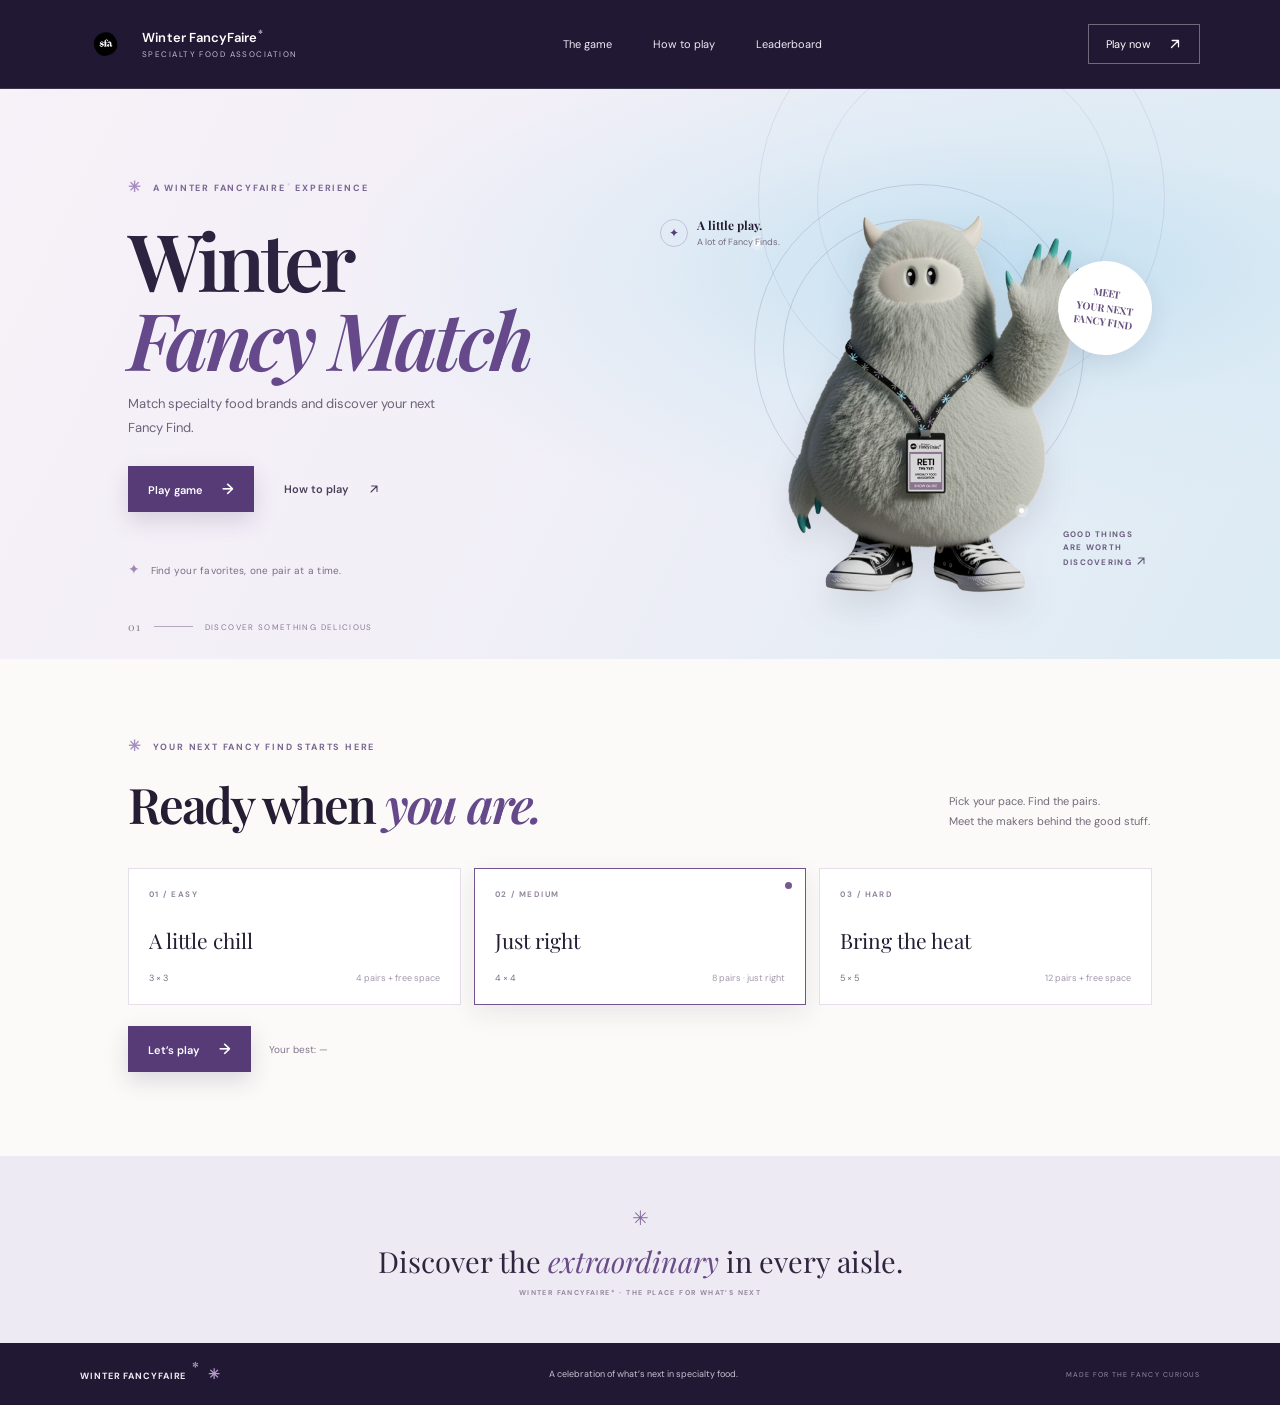
==== commit 8d9b381f: "Clarify odd-grid free spaces Co-authored-by: Copilot App <223556219+Copilot@users.noreply.github.com" ====
--- a/index.html
+++ b/index.html
@@ -9,11 +9,11 @@
   <link rel="preconnect" href="https://fonts.googleapis.com">
   <link rel="preconnect" href="https://fonts.gstatic.com" crossorigin>
   <link href="https://fonts.googleapis.com/css2?family=DM+Sans:wght@400;500;600;700&family=Playfair+Display:wght@600;700;800&display=swap" rel="stylesheet">
-  <link rel="stylesheet" href="css/styles.css?v=4">
+  <link rel="stylesheet" href="css/styles.css?v=5">
   <script defer src="data/exhibitors.js?v=4"></script>
   <script defer src="js/analytics.js"></script>
   <script defer src="js/game.js?v=4"></script>
-  <script defer src="js/app.js?v=4"></script>
+  <script defer src="js/app.js?v=5"></script>
 </head>
 <body>
   <div class="site-shell">
@@ -61,13 +61,13 @@
         </div>
         <div class="mode-picker" role="group" aria-label="Choose a difficulty">
           <button class="mode-card" type="button" data-mode="easy" aria-pressed="false">
-            <span class="mode-number">01 / EASY</span><span class="mode-name">A little chill</span><span class="mode-detail">3 × 3 <span>4 pairs · quick play</span></span>
+            <span class="mode-number">01 / EASY</span><span class="mode-name">A little chill</span><span class="mode-detail">3 × 3 <span>4 pairs + free space</span></span>
           </button>
           <button class="mode-card is-selected" type="button" data-mode="medium" aria-pressed="true">
             <span class="mode-number">02 / MEDIUM</span><span class="mode-name">Just right</span><span class="mode-detail">4 × 4 <span>8 pairs · just right</span></span>
           </button>
           <button class="mode-card" type="button" data-mode="hard" aria-pressed="false">
-            <span class="mode-number">03 / HARD</span><span class="mode-name">Bring the heat</span><span class="mode-detail">5 × 5 <span>12 pairs · go all in</span></span>
+            <span class="mode-number">03 / HARD</span><span class="mode-name">Bring the heat</span><span class="mode-detail">5 × 5 <span>12 pairs + free space</span></span>
           </button>
         </div>
         <div class="section-action-row">
@@ -100,7 +100,7 @@
 
   <dialog class="info-dialog" id="how-dialog" aria-labelledby="how-title">
     <button class="dialog-close" type="button" aria-label="Close" data-close-dialog>×</button><div class="eyebrow">A QUICK LITTLE HOW-TO</div><h2 id="how-title">Ready, set, <em>match.</em></h2>
-    <ol class="how-steps"><li><span>01</span><div><strong>Pick a pair</strong><p>Tap any two cards to flip them over and reveal a brand.</p></div></li><li><span>02</span><div><strong>Make a match</strong><p>Remember what you’ve seen. Matching brands stay face up.</p></div></li><li><span>03</span><div><strong>Meet a Fancy Find</strong><p>Every match introduces a maker worth knowing. Find them all to finish.</p></div></li></ol>
+    <ol class="how-steps"><li><span>01</span><div><strong>Pick a pair</strong><p>Tap any two cards to flip them over and reveal a brand.</p></div></li><li><span>02</span><div><strong>Make a match</strong><p>Remember what you’ve seen. Matching brands stay face up.</p></div></li><li><span>03</span><div><strong>Meet a Fancy Find</strong><p>Every match introduces a maker worth knowing. Find them all to finish. The 3 × 3 and 5 × 5 boards include one clearly marked free space.</p></div></li></ol>
     <button class="button button-primary dialog-play" type="button" data-close-dialog>Sounds good <span aria-hidden="true">→</span></button>
   </dialog>
   <dialog class="info-dialog leaderboard-dialog" id="leaderboard-dialog" aria-labelledby="leaderboard-title">
--- a/css/styles.css
+++ b/css/styles.css
@@ -154,9 +154,11 @@
 .card-back::after { width: 47%; height: 47%; }
 .card-back-logo { position: relative; z-index: 1; display: block; width: 72%; height: auto; object-fit: contain; }
 .card-back-snow { position: absolute; z-index: 1; right: 12%; bottom: 10%; color: #c7b7dc; font-size: 9px; }
-.board-spacer { position: relative; display: grid; width: 100%; aspect-ratio: 1; place-items: center; overflow: hidden; border: 1px dashed #dcd5e4; border-radius: 4px; background: rgba(255,255,255,.54); }
-.spacer-ring { position: absolute; width: 58%; height: 58%; border: 1px solid #e9e4ed; border-radius: 50%; }
-.spacer-mark { position: relative; color: #d5ccde; font-size: clamp(15px, 3vw, 24px); }
+.board-spacer { position: relative; display: grid; width: 100%; aspect-ratio: 1; place-items: center; overflow: hidden; border: 1px solid #d9d0e3; border-radius: 4px; background: linear-gradient(145deg, #f5f1f8, #e9e3f1); }
+.spacer-ring { position: absolute; width: 68%; height: 68%; border: 1px solid #dcd3e5; border-radius: 50%; }
+.spacer-content { position: relative; display: grid; justify-items: center; gap: 6px; }
+.spacer-mark { color: #80679a; font-size: clamp(18px, 3vw, 28px); line-height: 1; }
+.spacer-label { color: #78668c; font-size: clamp(6px, .75vw, 8px); font-weight: 700; letter-spacing: .13em; white-space: nowrap; }
 .memory-card.is-matched .card-face { border-color: #9bbcae; box-shadow: 0 0 0 2px rgba(123,170,148,.27); }
 .memory-card.is-matched { animation: match-pop .42s ease; }
 .memory-card.is-mismatch .card-inner { transform: rotateY(180deg) translateY(-2px); animation: mismatch .18s ease-in-out 3; }
